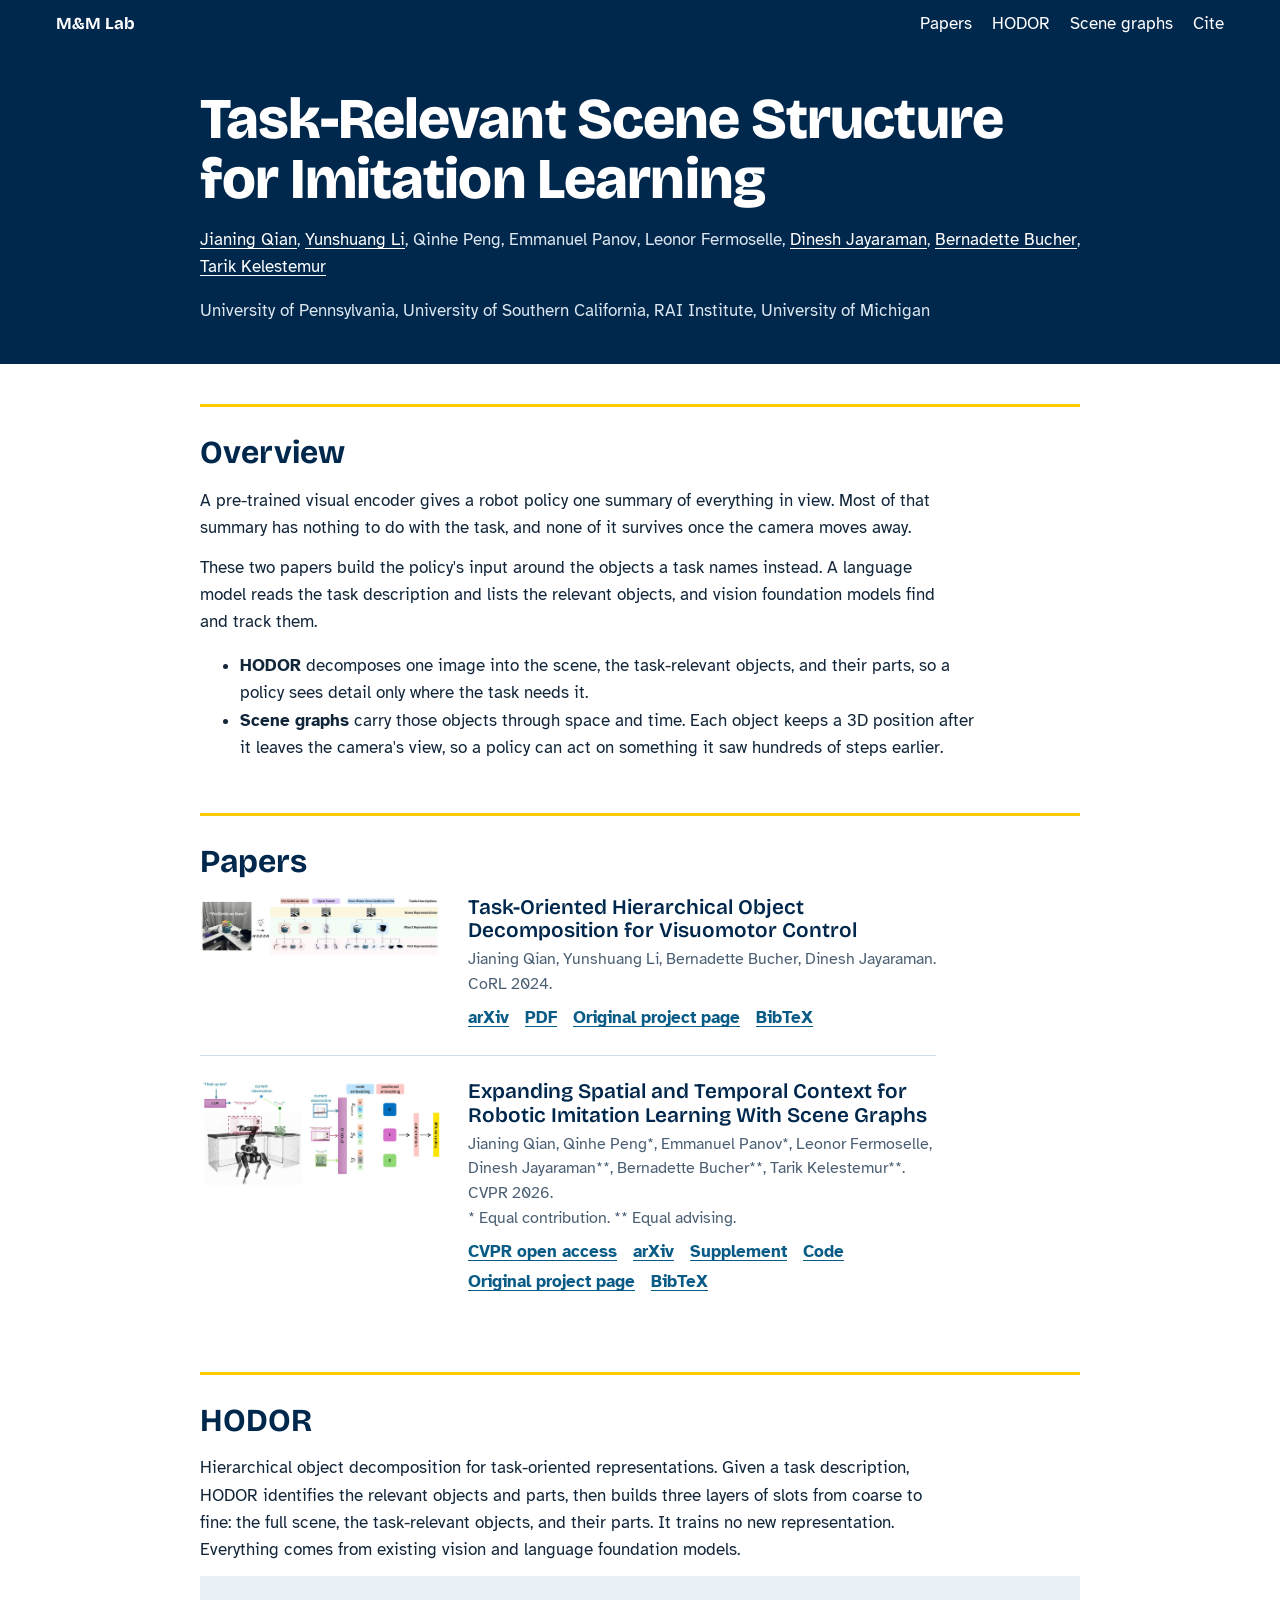
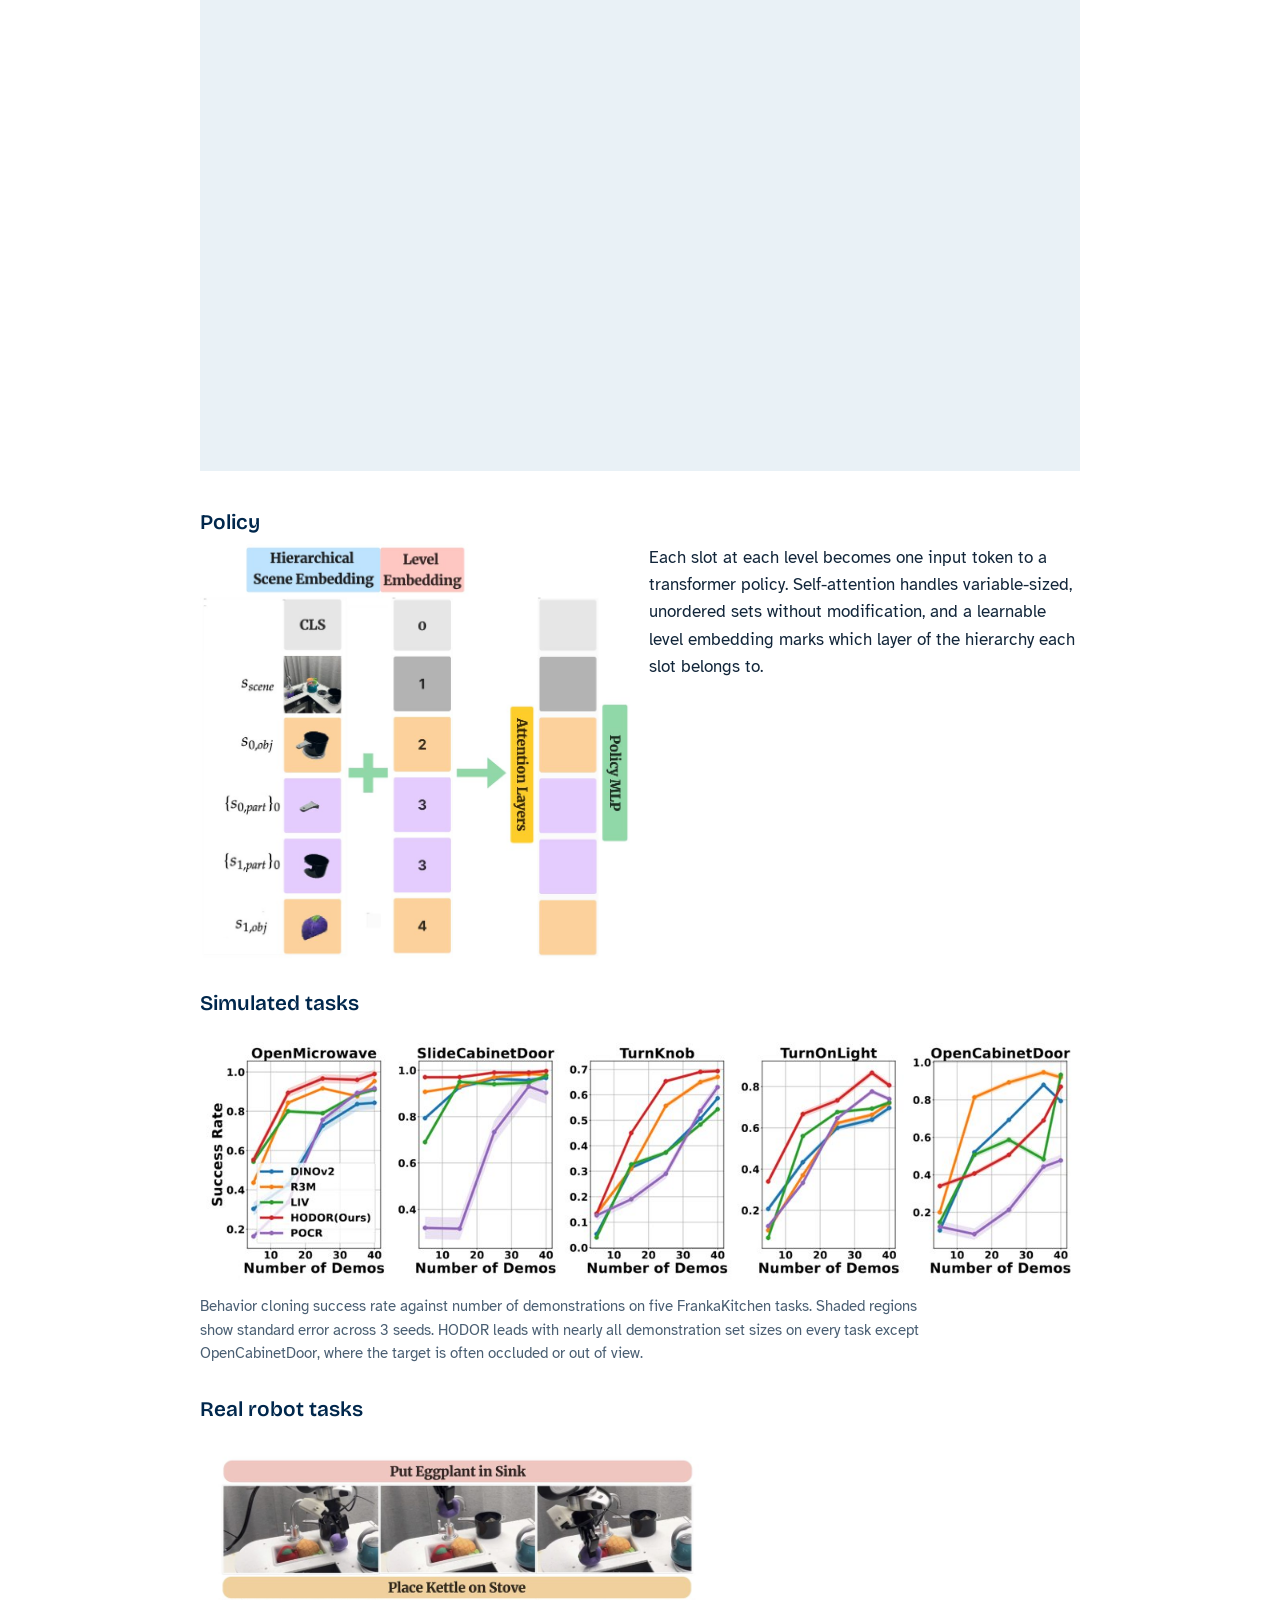
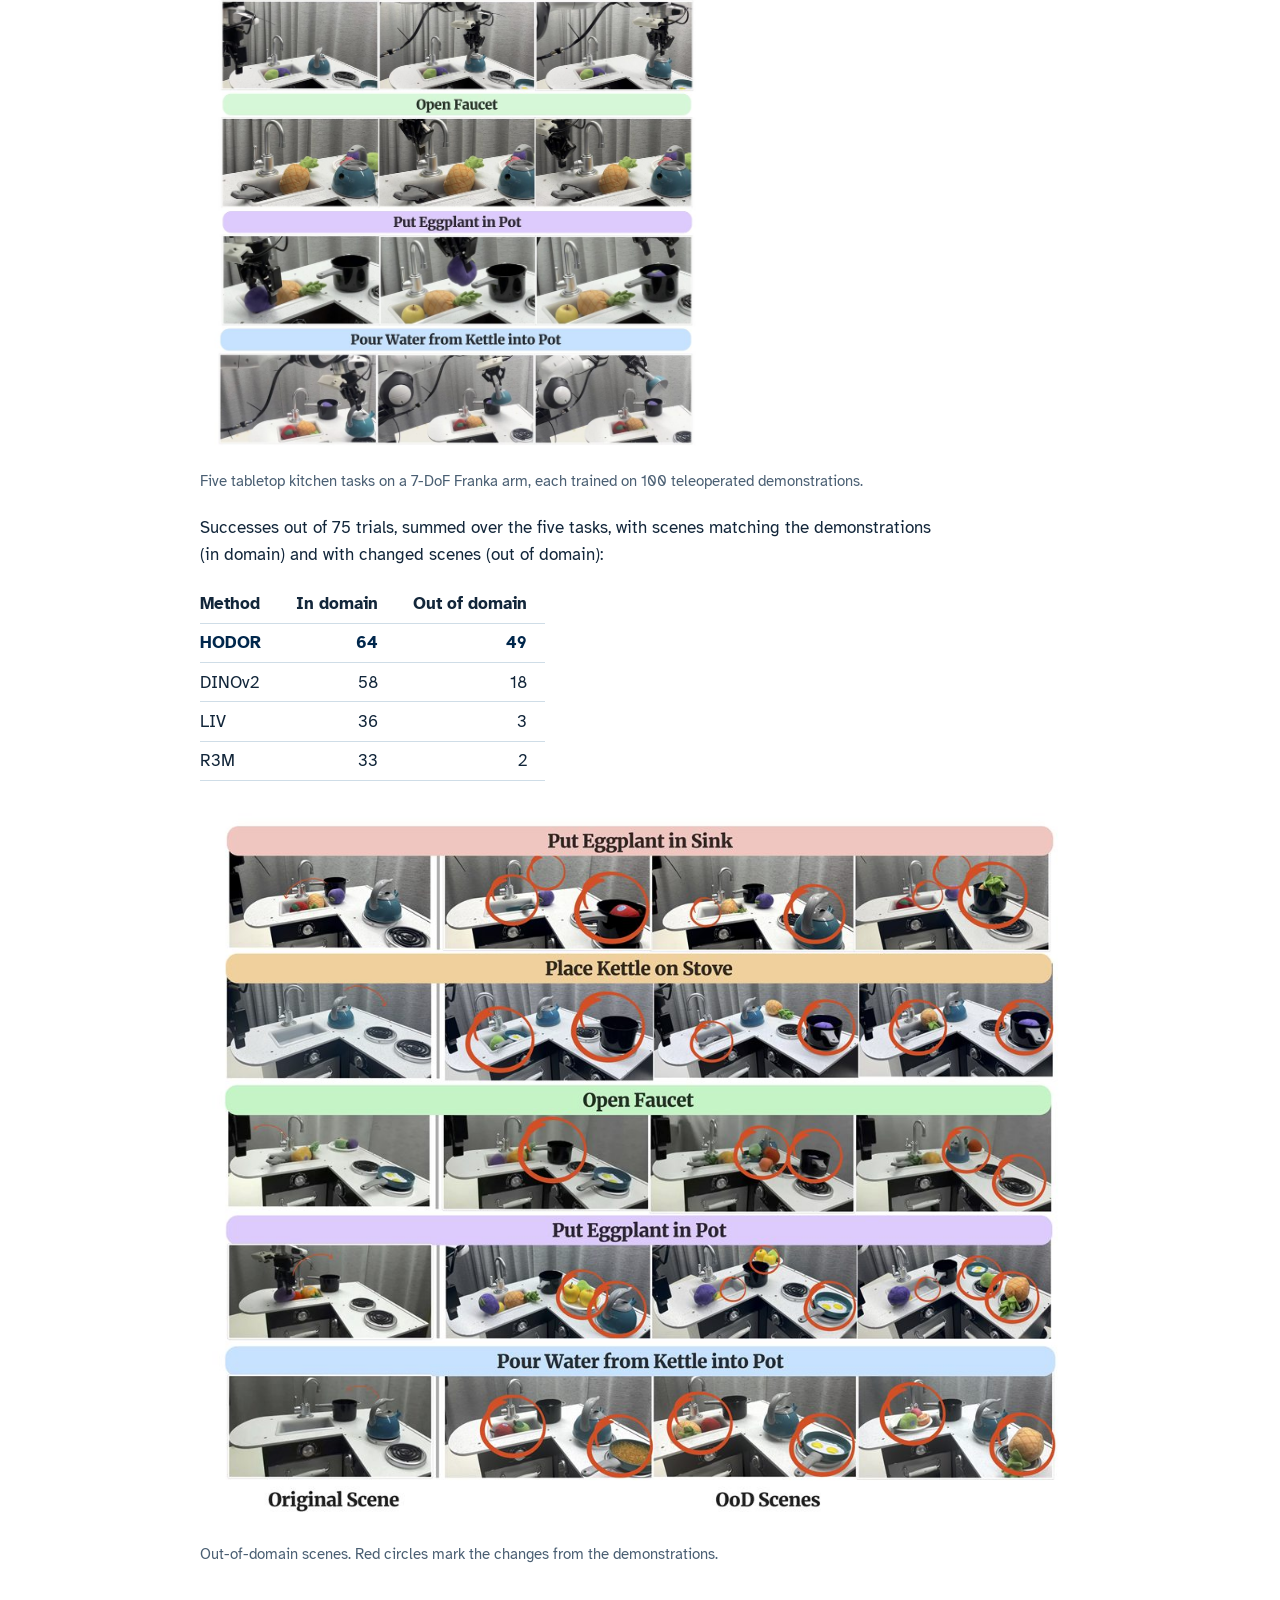
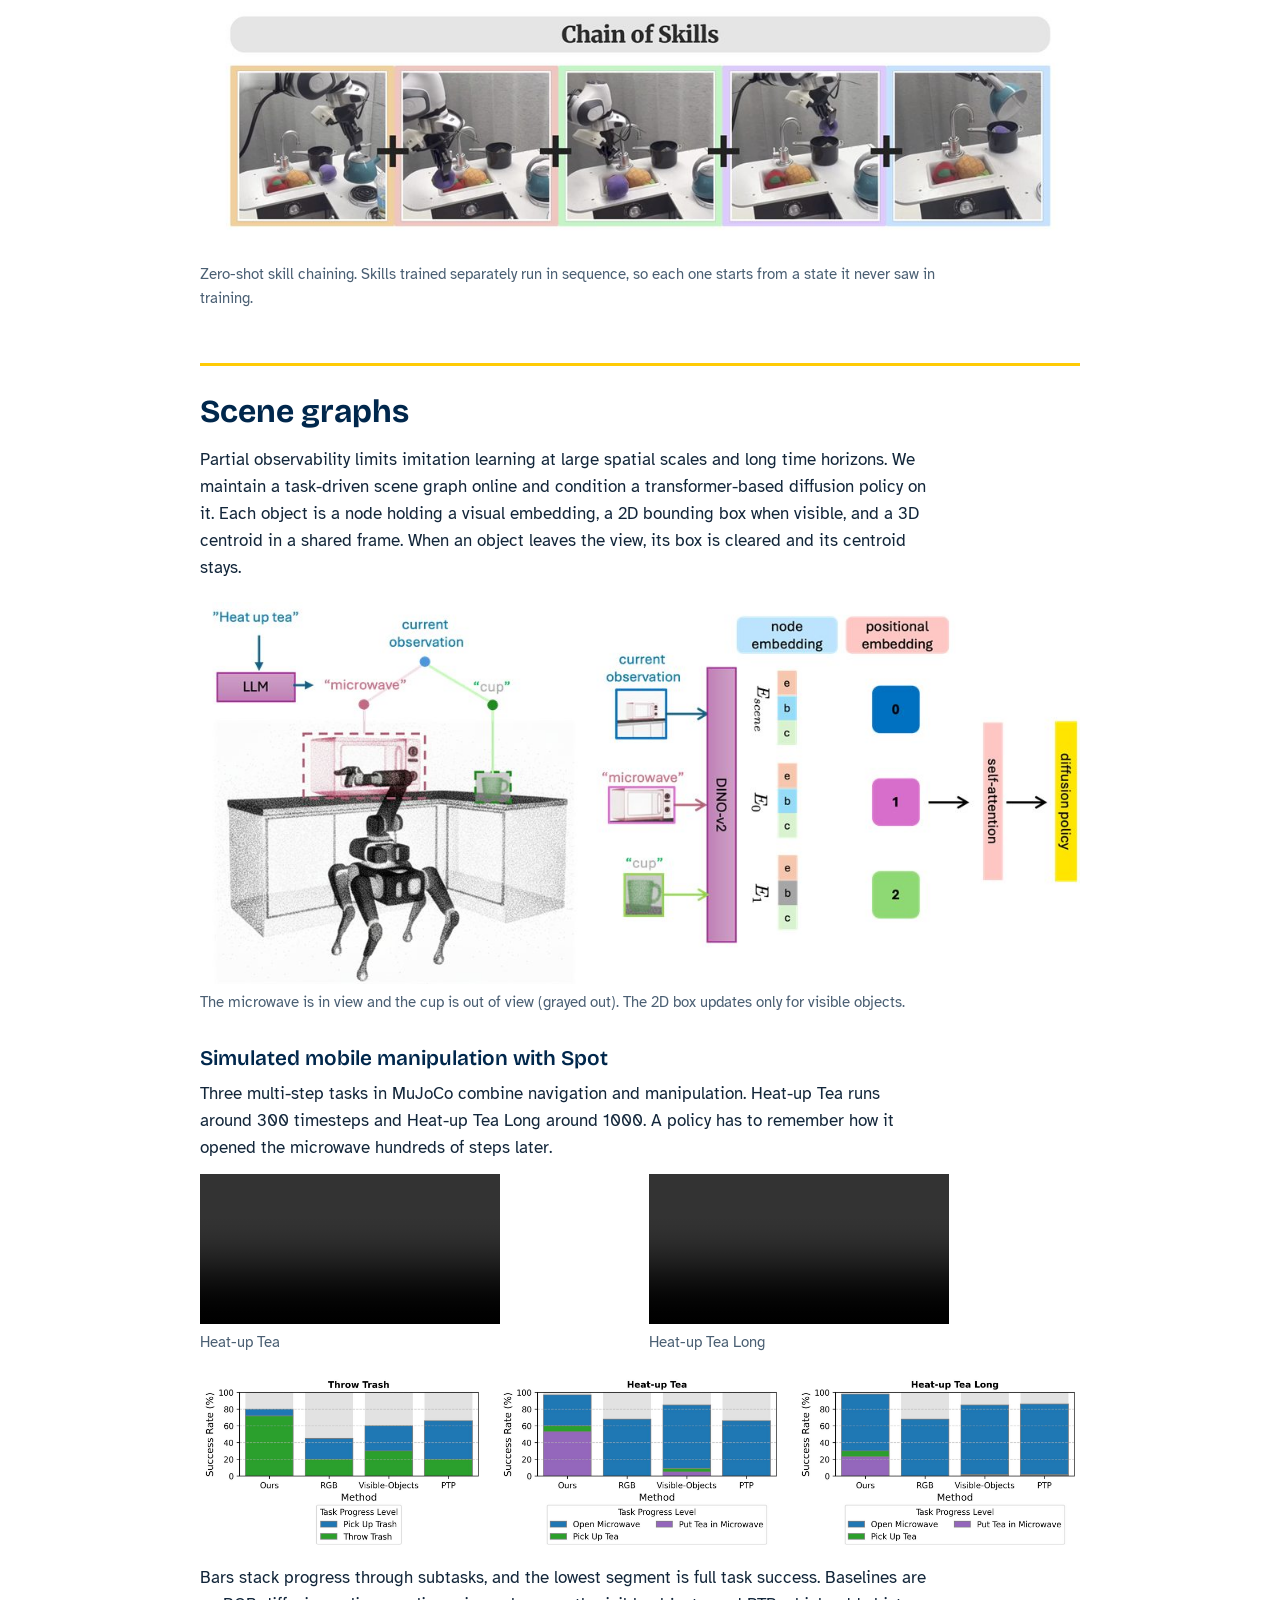
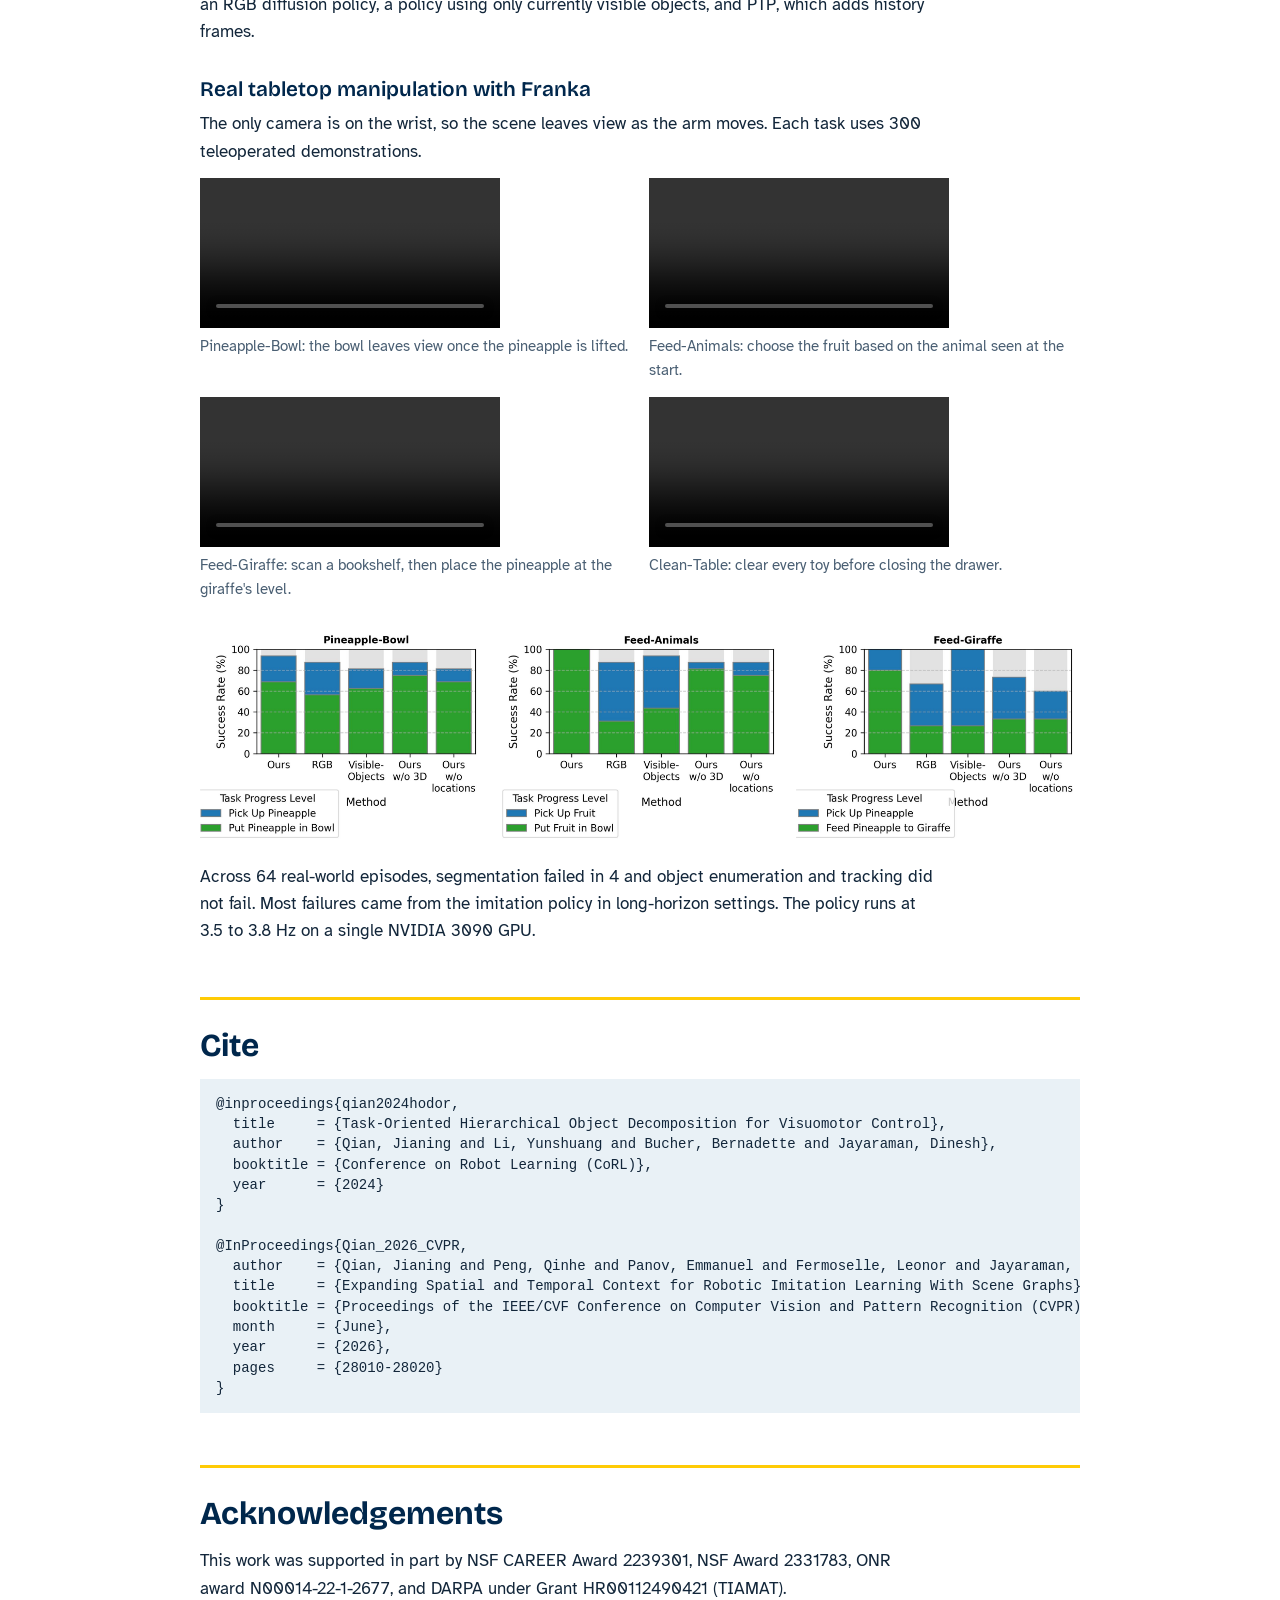
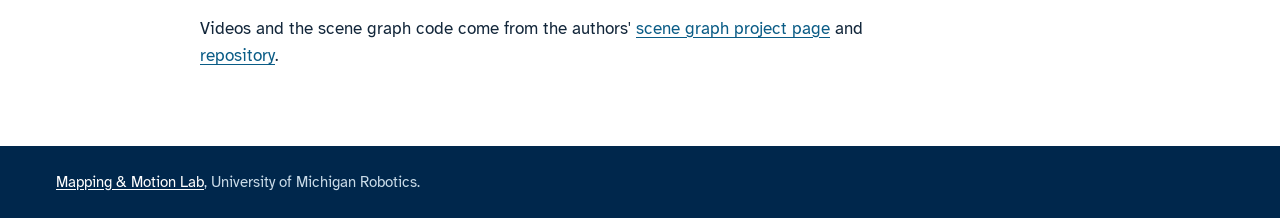
==== scene-structure-il/index.html @ 8ba5c7c1 "Replace redirect with new Mapping & Motion Lab site Plain HTML site with new research views, simulat" ====
<!doctype html>
<html lang="en">
<head>
  <meta charset="utf-8">
  <meta name="viewport" content="width=device-width, initial-scale=1">
  <title>Task-Relevant Scene Structure for Imitation Learning</title>
  <meta name="description" content="Project site for HODOR (CoRL 2024) and Expanding Spatial and Temporal Context for Robotic Imitation Learning With Scene Graphs (CVPR 2026).">
  <meta property="og:title" content="Task-Relevant Scene Structure for Imitation Learning">
  <meta property="og:description" content="HODOR (CoRL 2024) and scene graphs for imitation learning (CVPR 2026).">
  <meta property="og:image" content="https://m-and-m-lab.github.io/scene-structure-il/assets/s_main_figure.jpg">
  <link rel="icon" href="../assets/logo.jpg">
  <link rel="preconnect" href="https://fonts.googleapis.com">
  <link rel="preconnect" href="https://fonts.gstatic.com" crossorigin>
  <link rel="stylesheet" href="https://fonts.googleapis.com/css2?family=Atkinson+Hyperlegible:wght@400;700&family=Bricolage+Grotesque:opsz,wght@12..96,600;12..96,700;12..96,800&display=swap">
  <link rel="stylesheet" href="../assets/site.css">
  <script type="application/ld+json">
  [{
    "@context": "https://schema.org", "@type": "ScholarlyArticle",
    "headline": "Task-Oriented Hierarchical Object Decomposition for Visuomotor Control",
    "author": ["Jianing Qian", "Yunshuang Li", "Bernadette Bucher", "Dinesh Jayaraman"],
    "datePublished": "2024", "isPartOf": "Conference on Robot Learning",
    "url": "https://arxiv.org/abs/2411.01284"
  }, {
    "@context": "https://schema.org", "@type": "ScholarlyArticle",
    "headline": "Expanding Spatial and Temporal Context for Robotic Imitation Learning With Scene Graphs",
    "author": ["Jianing Qian", "Qinhe Peng", "Emmanuel Panov", "Leonor Fermoselle", "Dinesh Jayaraman", "Bernadette Bucher", "Tarik Kelestemur"],
    "datePublished": "2026", "isPartOf": "IEEE/CVF Conference on Computer Vision and Pattern Recognition",
    "url": "https://openaccess.thecvf.com/content/CVPR2026/html/Qian_Expanding_Spatial_and_Temporal_Context_for_Robotic_Imitation_Learning_With_CVPR_2026_paper.html"
  }]
  </script>
</head>
<body>

<header class="bar">
  <div class="bar-in">
    <a class="brand" href="../">M&amp;M Lab</a>
    <nav aria-label="Sections">
      <a href="#papers">Papers</a>
      <a href="#hodor">HODOR</a>
      <a href="#scene-graphs">Scene graphs</a>
      <a href="#cite">Cite</a>
    </nav>
  </div>
</header>

<section class="proj-head">
  <div>
    <h1>Task-Relevant Scene Structure for Imitation Learning</h1>
    <p><a href="https://scholar.google.com/citations?user=o67NTxYAAAAJ&amp;hl=en">Jianing Qian</a>, <a href="https://li-yunshuang.github.io/">Yunshuang Li</a>, Qinhe Peng, Emmanuel Panov, Leonor Fermoselle, <a href="https://www.seas.upenn.edu/~dineshj/">Dinesh Jayaraman</a>, <a href="https://bucherb.github.io/">Bernadette Bucher</a>, <a href="https://kelestemur.com/">Tarik Kelestemur</a></p>
    <p>University of Pennsylvania, University of Southern California, RAI Institute, University of Michigan</p>
  </div>
</section>

<main class="proj">

<h2>Overview</h2>
<p>A pre-trained visual encoder gives a robot policy one summary of everything in view. Most of that summary has nothing to do with the task, and none of it survives once the camera moves away.</p>
<p>These two papers build the policy's input around the objects a task names instead. A language model reads the task description and lists the relevant objects, and vision foundation models find and track them.</p>
<ul>
  <li><strong>HODOR</strong> decomposes one image into the scene, the task-relevant objects, and their parts, so a policy sees detail only where the task needs it.</li>
  <li><strong>Scene graphs</strong> carry those objects through space and time. Each object keeps a 3D position after it leaves the camera's view, so a policy can act on something it saw hundreds of steps earlier.</li>
</ul>

<h2 id="papers">Papers</h2>
<ul class="work">
  <li>
    <div class="thumb"><img src="assets/h_concept_figure.jpg" alt="HODOR turns an image into an object-centric, multi-resolution, task-specific representation"></div>
    <div>
      <h4>Task-Oriented Hierarchical Object Decomposition for Visuomotor Control</h4>
      <p class="by">Jianing Qian, Yunshuang Li, Bernadette Bucher, Dinesh Jayaraman. CoRL 2024.</p>
      <p class="links"><a href="https://arxiv.org/abs/2411.01284">arXiv</a><a href="https://arxiv.org/pdf/2411.01284">PDF</a><a href="https://sites.google.com/view/hodor-corl24">Original project page</a><a href="#cite">BibTeX</a></p>
    </div>
  </li>
  <li>
    <div class="thumb"><img src="assets/s_main_figure.jpg" alt="A scene graph tracking a microwave in view and a cup out of view"></div>
    <div>
      <h4>Expanding Spatial and Temporal Context for Robotic Imitation Learning With Scene Graphs</h4>
      <p class="by">Jianing Qian, Qinhe Peng*, Emmanuel Panov*, Leonor Fermoselle, Dinesh Jayaraman**, Bernadette Bucher**, Tarik Kelestemur**. CVPR 2026.<br>* Equal contribution. ** Equal advising.</p>
      <p class="links"><a href="https://openaccess.thecvf.com/content/CVPR2026/html/Qian_Expanding_Spatial_and_Temporal_Context_for_Robotic_Imitation_Learning_With_CVPR_2026_paper.html">CVPR open access</a><a href="https://arxiv.org/abs/2606.01072">arXiv</a><a href="https://openaccess.thecvf.com/content/CVPR2026/supplemental/Qian_Expanding_Spatial_and_CVPR_2026_supplemental.pdf">Supplement</a><a href="https://github.com/jianingq/scene-graph-robot">Code</a><a href="https://pengqinhe.github.io/Scene-Graph-CVPR2026-website/">Original project page</a><a href="#cite">BibTeX</a></p>
    </div>
  </li>
</ul>

<h2 id="hodor">HODOR</h2>
<p>Hierarchical object decomposition for task-oriented representations. Given a task description, HODOR identifies the relevant objects and parts, then builds three layers of slots from coarse to fine: the full scene, the task-relevant objects, and their parts. It trains no new representation. Everything comes from existing vision and language foundation models.</p>
<iframe class="embed" src="https://drive.google.com/file/d/1Ixt3LBgxuSdp3g5lp2VNskAuaTH6Vc-Z/preview" title="HODOR one-minute overview video" allow="autoplay" loading="lazy" allowfullscreen></iframe>

<h3>Policy</h3>
<div class="duo">
  <figure>
    <img src="assets/h_method.jpg" alt="HODOR policy architecture" loading="lazy">
  </figure>
  <p>Each slot at each level becomes one input token to a transformer policy. Self-attention handles variable-sized, unordered sets without modification, and a learnable level embedding marks which layer of the hierarchy each slot belongs to.</p>
</div>

<h3>Simulated tasks</h3>
<figure>
  <img src="assets/h_kitchen.jpg" alt="Success rate against number of demonstrations on five FrankaKitchen tasks" loading="lazy">
  <figcaption>Behavior cloning success rate against number of demonstrations on five FrankaKitchen tasks. Shaded regions show standard error across 3 seeds. HODOR leads with nearly all demonstration set sizes on every task except OpenCabinetDoor, where the target is often occluded or out of view.</figcaption>
</figure>

<h3>Real robot tasks</h3>
<figure>
  <img src="assets/h_Task_visualization.jpg" alt="The five real kitchen tasks" loading="lazy" style="max-width:32rem">
  <figcaption>Five tabletop kitchen tasks on a 7-DoF Franka arm, each trained on 100 teleoperated demonstrations.</figcaption>
</figure>
<p>Successes out of 75 trials, summed over the five tasks, with scenes matching the demonstrations (in domain) and with changed scenes (out of domain):</p>
<table class="score">
  <thead><tr><th scope="col">Method</th><th scope="col">In domain</th><th scope="col">Out of domain</th></tr></thead>
  <tbody>
    <tr class="us"><td>HODOR</td><td>64</td><td>49</td></tr>
    <tr><td>DINOv2</td><td>58</td><td>18</td></tr>
    <tr><td>LIV</td><td>36</td><td>3</td></tr>
    <tr><td>R3M</td><td>33</td><td>2</td></tr>
  </tbody>
</table>
<figure>
  <img src="assets/h_OOD_visualization.jpg" alt="Out-of-domain scene changes marked with red circles" loading="lazy">
  <figcaption>Out-of-domain scenes. Red circles mark the changes from the demonstrations.</figcaption>
</figure>
<figure>
  <img src="assets/h_chain_of_skill.jpg" alt="Five skills run in sequence" loading="lazy">
  <figcaption>Zero-shot skill chaining. Skills trained separately run in sequence, so each one starts from a state it never saw in training.</figcaption>
</figure>

<h2 id="scene-graphs">Scene graphs</h2>
<p>Partial observability limits imitation learning at large spatial scales and long time horizons. We maintain a task-driven scene graph online and condition a transformer-based diffusion policy on it. Each object is a node holding a visual embedding, a 2D bounding box when visible, and a 3D centroid in a shared frame. When an object leaves the view, its box is cleared and its centroid stays.</p>
<figure>
  <img src="assets/s_main_figure.jpg" alt="Scene graph construction and policy conditioning" loading="lazy">
  <figcaption>The microwave is in view and the cup is out of view (grayed out). The 2D box updates only for visible objects.</figcaption>
</figure>

<h3>Simulated mobile manipulation with Spot</h3>
<p>Three multi-step tasks in MuJoCo combine navigation and manipulation. Heat-up Tea runs around 300 timesteps and Heat-up Tea Long around 1000. A policy has to remember how it opened the microwave hundreds of steps later.</p>
<div class="duo">
  <figure><video controls muted playsinline preload="metadata" src="assets/videos/sim-heat-tea.mp4#t=0.5"></video><figcaption>Heat-up Tea</figcaption></figure>
  <figure><video controls muted playsinline preload="metadata" src="assets/videos/sim-heat-tea-long.mp4#t=0.5"></video><figcaption>Heat-up Tea Long</figcaption></figure>
</div>
<div class="trio" style="margin-top:1.25rem">
  <figure><img src="assets/s_sim_task_1.jpg" alt="Throw Trash success rates" loading="lazy"></figure>
  <figure><img src="assets/s_sim_task_2.jpg" alt="Heat-up Tea success rates" loading="lazy"></figure>
  <figure><img src="assets/s_sim_task_3.jpg" alt="Heat-up Tea Long success rates" loading="lazy"></figure>
</div>
<p style="margin-top:.9rem">Bars stack progress through subtasks, and the lowest segment is full task success. Baselines are an RGB diffusion policy, a policy using only currently visible objects, and PTP, which adds history frames.</p>

<h3>Real tabletop manipulation with Franka</h3>
<p>The only camera is on the wrist, so the scene leaves view as the arm moves. Each task uses 300 teleoperated demonstrations.</p>
<div class="duo">
  <figure><video controls muted playsinline preload="metadata" src="assets/videos/real-pineapple-bowl.mp4#t=0.5"></video><figcaption>Pineapple-Bowl: the bowl leaves view once the pineapple is lifted.</figcaption></figure>
  <figure><video controls muted playsinline preload="metadata" src="assets/videos/real-feed-animals.mp4#t=0.5"></video><figcaption>Feed-Animals: choose the fruit based on the animal seen at the start.</figcaption></figure>
  <figure><video controls muted playsinline preload="metadata" src="assets/videos/real-feed-giraffe.mp4#t=0.5"></video><figcaption>Feed-Giraffe: scan a bookshelf, then place the pineapple at the giraffe's level.</figcaption></figure>
  <figure><video controls muted playsinline preload="metadata" src="assets/videos/real-clean-table.mp4#t=0.5"></video><figcaption>Clean-Table: clear every toy before closing the drawer.</figcaption></figure>
</div>
<div class="trio" style="margin-top:1.25rem">
  <figure><img src="assets/s_real_task1.jpg" alt="Pineapple-Bowl success rates" loading="lazy"></figure>
  <figure><img src="assets/s_real_task2.jpg" alt="Feed-Animals success rates" loading="lazy"></figure>
  <figure><img src="assets/s_real_task3.jpg" alt="Feed-Giraffe success rates" loading="lazy"></figure>
</div>
<p style="margin-top:.9rem">Across 64 real-world episodes, segmentation failed in 4 and object enumeration and tracking did not fail. Most failures came from the imitation policy in long-horizon settings. The policy runs at 3.5 to 3.8 Hz on a single NVIDIA 3090 GPU.</p>

<h2 id="cite">Cite</h2>
<pre>@inproceedings{qian2024hodor,
  title     = {Task-Oriented Hierarchical Object Decomposition for Visuomotor Control},
  author    = {Qian, Jianing and Li, Yunshuang and Bucher, Bernadette and Jayaraman, Dinesh},
  booktitle = {Conference on Robot Learning (CoRL)},
  year      = {2024}
}

@InProceedings{Qian_2026_CVPR,
  author    = {Qian, Jianing and Peng, Qinhe and Panov, Emmanuel and Fermoselle, Leonor and Jayaraman, Dinesh and Bucher, Bernadette and Kelestemur, Tarik},
  title     = {Expanding Spatial and Temporal Context for Robotic Imitation Learning With Scene Graphs},
  booktitle = {Proceedings of the IEEE/CVF Conference on Computer Vision and Pattern Recognition (CVPR)},
  month     = {June},
  year      = {2026},
  pages     = {28010-28020}
}</pre>

<h2>Acknowledgements</h2>
<p>This work was supported in part by NSF CAREER Award 2239301, NSF Award 2331783, ONR award N00014-22-1-2677, and DARPA under Grant HR00112490421 (TIAMAT).</p>
<p>Videos and the scene graph code come from the authors' <a href="https://pengqinhe.github.io/Scene-Graph-CVPR2026-website/">scene graph project page</a> and <a href="https://github.com/jianingq/scene-graph-robot">repository</a>.</p>

</main>

<footer>
  <div><a href="../">Mapping &amp; Motion Lab</a>, University of Michigan Robotics.</div>
</footer>

</body>
</html>
---- assets/site.css ----
/* Mapping & Motion Lab. Colours come from the lab logo and U-M blue and maize. */
:root {
  --blue: #00274c;
  --blue-2: #0c3a63;
  --maize: #ffcb05;
  --sky: #2b9cc4;
  --mist: #e9f1f6;
  --ink: #12263a;
  --ink-soft: #4a5f73;
  --rule: #cfdde7;
  --display: "Bricolage Grotesque", "Segoe UI", sans-serif;
  --body: "Atkinson Hyperlegible", "Segoe UI", sans-serif;
  --rail: 11rem;
}
* { box-sizing: border-box; }
html { scroll-behavior: smooth; scroll-padding-top: 4.5rem; }
body { margin: 0; color: var(--ink); background: #fff; font: 400 1.0625rem/1.6 var(--body); }
img, video { display: block; max-width: 100%; height: auto; }
a { color: #0a5c86; text-underline-offset: 0.15em; }
a:hover { color: var(--blue); }
:focus-visible { outline: 3px solid var(--sky); outline-offset: 2px; }
h1, h2, h3, h4 { font-family: var(--display); color: var(--blue); line-height: 1.12; margin: 0; }
p { margin: 0 0 0.8rem; }

/* Top bar */
.bar { position: sticky; top: 0; z-index: 5; background: var(--blue); color: #fff; }
.bar-in { max-width: 76rem; margin: 0 auto; padding: 0.6rem 1.5rem; display: flex; gap: 1.5rem; align-items: center; justify-content: space-between; flex-wrap: wrap; }
.bar a { color: #fff; text-decoration: none; }
.bar a:hover { color: var(--maize); }
.brand { font: 700 1.05rem var(--display); }
.bar nav { display: flex; gap: 1.25rem; flex-wrap: wrap; }

/* Hero: lab name over the live manifold in deep space */
.hero { position: relative; overflow: hidden; color: #fff; background: radial-gradient(60rem 34rem at 72% 45%, #0b2a63 0%, #04173a 48%, #020d24 100%); }
.manifold { position: absolute; inset: 0; width: 100%; height: 100%; }
.hero-in { position: relative; max-width: 76rem; margin: 0 auto; padding: 6.5rem 1.5rem 7rem; min-height: 37rem; pointer-events: none; }
.hero-in a { pointer-events: auto; }
.hero h1 { max-width: 7.2em; color: #fff; font-size: clamp(2.9rem, 6.4vw, 5.2rem); font-weight: 800; letter-spacing: -0.02em; line-height: 0.98; }
.hero p { max-width: 26rem; margin-top: 1.25rem; font-size: 1.15rem; }
.hero .where { color: var(--maize); font-weight: 700; margin-top: 1rem; }
.hero a { color: #fff; }

/* Sections: heading in a left rail, content to the right */
.sec { max-width: 76rem; margin: 0 auto; padding: 3.5rem 1.5rem; display: grid; grid-template-columns: var(--rail) minmax(0, 1fr); gap: 2.5rem; border-top: 1px solid var(--rule); }
.sec:first-of-type { border-top: 0; }
.sec > h2 { font-size: 1.7rem; font-weight: 700; position: sticky; top: 4.5rem; align-self: start; }
.lede { max-width: 46rem; color: var(--ink-soft); }

/* View toggle for the research list */
.views { display: inline-flex; flex-wrap: wrap; margin-bottom: 0.75rem; border: 2px solid var(--blue); background: #fff; }
.views button { padding: 0.5rem 1.1rem; border: 0; background: #fff; color: var(--blue); font: 700 1rem var(--body); cursor: pointer; }
.views button + button { border-left: 2px solid var(--blue); }
.views button:hover { background: var(--mist); }
.views button[aria-pressed="true"] { background: var(--blue); color: #fff; }
.view-note { max-width: 46rem; color: var(--ink-soft); }
.view-note:empty { display: none; }

/* Paper rows */
.work { list-style: none; margin: 0; padding: 0; }
.work li { display: grid; grid-template-columns: 15rem minmax(0, 1fr); gap: 1.75rem; padding: 1.5rem 0; border-top: 1px solid var(--rule); }
.work li:first-child { border-top: 0; padding-top: 0; }
.work .thumb { background: #fff; align-self: start; }
.work .thumb img { width: 100%; max-height: 10.5rem; object-fit: contain; }
.area + .area { margin-top: 3rem; }
.area > h3 { font-size: 1.45rem; font-weight: 700; margin-bottom: 1.25rem; padding-bottom: 0.4rem; border-bottom: 3px solid var(--maize); }
.work h4 { font-size: 1.3rem; font-weight: 600; line-height: 1.12; margin: 0 0 0.3rem; }
.work h4 a { color: inherit; text-decoration: none; }
.work h4 a:hover { text-decoration: underline; }
.status { display: inline-block; margin-bottom: 0.45rem; padding: 0.05rem 0.5rem; font-size: 0.875rem; font-weight: 700; color: var(--blue); background: var(--mist); }
.status.ws { background: var(--maize); }
.status.pub { background: var(--blue); color: #fff; }
.by { color: var(--ink-soft); font-size: 0.97rem; margin-bottom: 0.45rem; }
.links { display: flex; flex-wrap: wrap; gap: 0.2rem 1rem; font-weight: 700; margin: 0; }

/* Software */
.soft { width: 100%; border-collapse: collapse; }
.soft th, .soft td { text-align: left; vertical-align: top; padding: 0.9rem 1.25rem 0.9rem 0; border-top: 1px solid var(--rule); }
.soft tr:first-child th, .soft tr:first-child td { border-top: 0; }
.soft th { font: 600 1.2rem var(--display); color: var(--blue); white-space: nowrap; }
.soft td:last-child { white-space: nowrap; padding-right: 0; font-weight: 700; }
.soft td:last-child a + a { margin-left: 0.8rem; }

/* People */
.lead-person { display: grid; grid-template-columns: 13rem minmax(0, 1fr); gap: 1.75rem; margin-bottom: 2.5rem; }
.lead-person img { width: 100%; aspect-ratio: 1; object-fit: cover; object-position: 50% 20%; }
.people h3 { font-size: 1.3rem; font-weight: 600; margin-bottom: 1rem; }
.people .group { margin-top: 2.5rem; }
.grid { list-style: none; margin: 0; padding: 0; display: grid; grid-template-columns: repeat(auto-fill, minmax(11.5rem, 1fr)); gap: 1.75rem 1.5rem; }
.grid img { width: 100%; aspect-ratio: 1; object-fit: cover; object-position: 50% 25%; margin-bottom: 0.55rem; }
.grid strong { display: block; font: 600 1.08rem var(--display); color: var(--blue); }
.grid span { display: block; font-size: 0.93rem; color: var(--ink-soft); line-height: 1.4; }
.grid .links { font-size: 0.93rem; margin-top: 0.3rem; gap: 0 0.7rem; }
.narrow { max-width: 13.5rem; }

/* Supporters */
.sponsors { list-style: none; margin: 1.5rem 0 0; padding: 0; display: flex; flex-wrap: wrap; align-items: center; gap: 1.75rem 2.5rem; }
.sponsors li { display: flex; align-items: center; gap: 0.6rem; }
.sponsors img { height: 3.1rem; width: auto; max-width: 9.5rem; object-fit: contain; }
.sponsors small { font-size: 0.95rem; color: var(--ink-soft); }

/* Contact */
.contact { background: var(--maize); }
.contact .sec { border-top: 0; }
.contact .sec > h2 { position: static; }
.contact p { max-width: 42rem; }
.button { display: inline-block; margin-top: 0.5rem; padding: 0.7rem 1.4rem; background: var(--blue); color: #fff; font: 700 1.1rem var(--body); text-decoration: none; }
.button:hover { background: var(--blue-2); color: var(--maize); }

footer { background: var(--blue); color: #c9dbe8; font-size: 0.95rem; }
footer div { max-width: 76rem; margin: 0 auto; padding: 1.5rem; }
footer a { color: #fff; }

/* Project pages */
.proj-head { background: var(--blue); color: #fff; }
.proj-head div { max-width: 58rem; margin: 0 auto; padding: 2.75rem 1.5rem 2.5rem; }
.proj-head h1 { color: #fff; font-size: clamp(2.2rem, 5vw, 3.6rem); font-weight: 800; letter-spacing: -0.015em; line-height: 1.04; }
.proj-head p { margin: 1rem 0 0; color: #dbe7f0; }
.proj-head a { color: #fff; }
.proj { max-width: 58rem; margin: 0 auto; padding: 2.5rem 1.5rem 4rem; }
.proj h2 { font-size: 2rem; font-weight: 700; margin: 3.25rem 0 1rem; padding-top: 1.75rem; border-top: 3px solid var(--maize); }
.proj > h2:first-child { margin-top: 0; }
.proj h3 { font-size: 1.3rem; font-weight: 600; margin: 2rem 0 0.6rem; }
.proj p, .proj li { max-width: 46rem; }
.proj figure { margin: 1.25rem 0; }
.proj figcaption { font-size: 0.93rem; color: var(--ink-soft); margin-top: 0.45rem; max-width: 46rem; }
.trio { display: grid; grid-template-columns: repeat(3, minmax(0, 1fr)); gap: 0.9rem; }
.duo { display: grid; grid-template-columns: repeat(2, minmax(0, 1fr)); gap: 0.9rem 1.1rem; }
.duo figure, .trio figure { margin: 0; }
.embed { width: 100%; aspect-ratio: 16 / 9; border: 0; background: var(--mist); }
.score { border-collapse: collapse; margin: 1rem 0; }
.score th, .score td { text-align: right; padding: 0.35rem 1.1rem; border-bottom: 1px solid var(--rule); }
.score th:first-child, .score td:first-child { text-align: left; padding-left: 0; }
.score tr.us td { font-weight: 700; color: var(--blue); }
details { margin-top: 0.6rem; }
summary { cursor: pointer; font-weight: 700; color: #0a5c86; }
pre { background: var(--mist); padding: 0.9rem 1rem; overflow-x: auto; font-size: 0.875rem; line-height: 1.45; }

@media (min-width: 60.01rem) {
  .views { position: sticky; top: 3.4rem; z-index: 3; }
}
@media (max-width: 60rem) {
  .hero-in { padding: 2.5rem 1.5rem 21rem; min-height: 0; }
  .sec { grid-template-columns: 1fr; gap: 1.25rem; padding: 2.5rem 1.5rem; }
  .sec > h2 { position: static; }
}
@media (max-width: 40rem) {
  .work li, .lead-person { grid-template-columns: 1fr; gap: 0.8rem; }
  .lead-person img { max-width: 13rem; }
  .work .thumb img { max-height: 12rem; object-position: left; }
  .soft, .soft tbody, .soft tr, .soft th, .soft td { display: block; }
  .soft th { padding-bottom: 0; }
  .soft td { border-top: 0; padding: 0.15rem 0; white-space: normal !important; }
  .soft tr { border-top: 1px solid var(--rule); padding: 0.7rem 0; }
  .soft tr:first-child { border-top: 0; }
  .soft tr th, .soft tr td { border-top: 0; }
  .trio, .duo { grid-template-columns: 1fr; }
}
@media (prefers-reduced-motion: reduce) { html { scroll-behavior: auto; } }
[hidden] { display: none !important; }
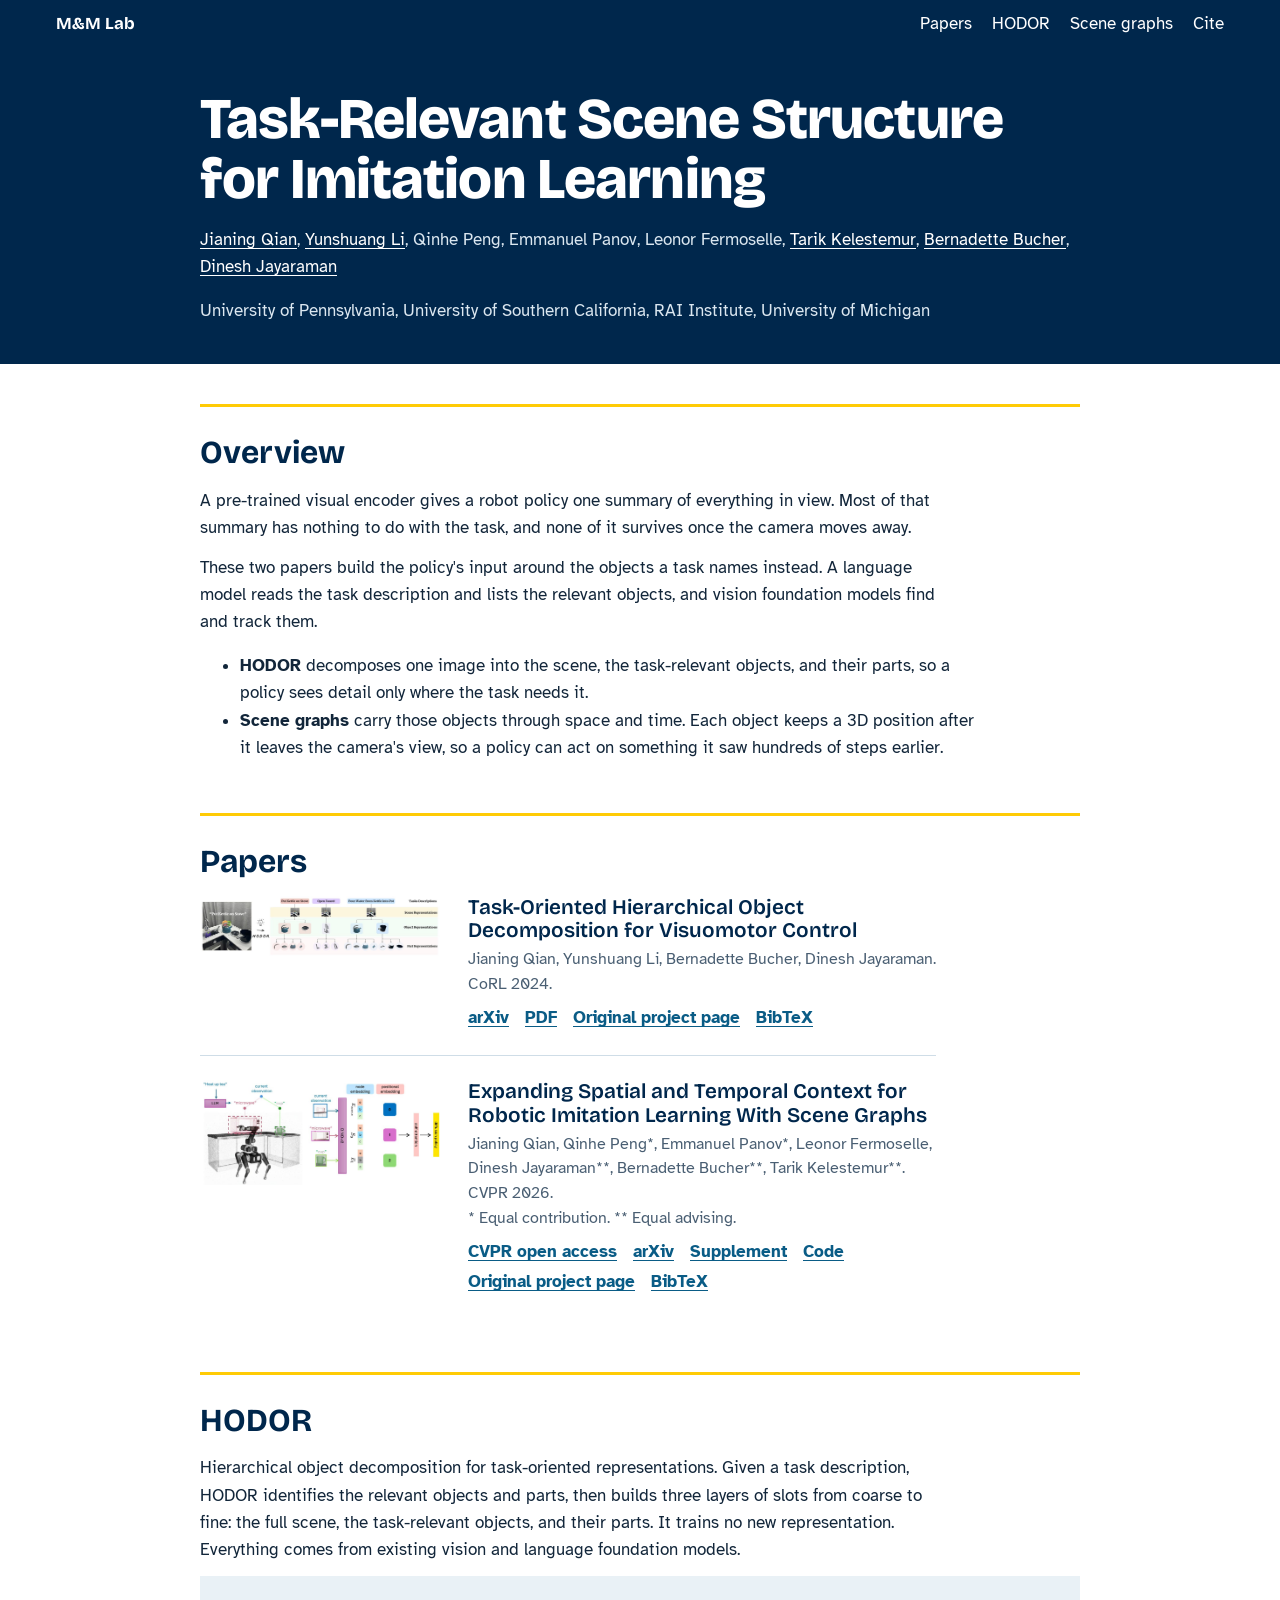
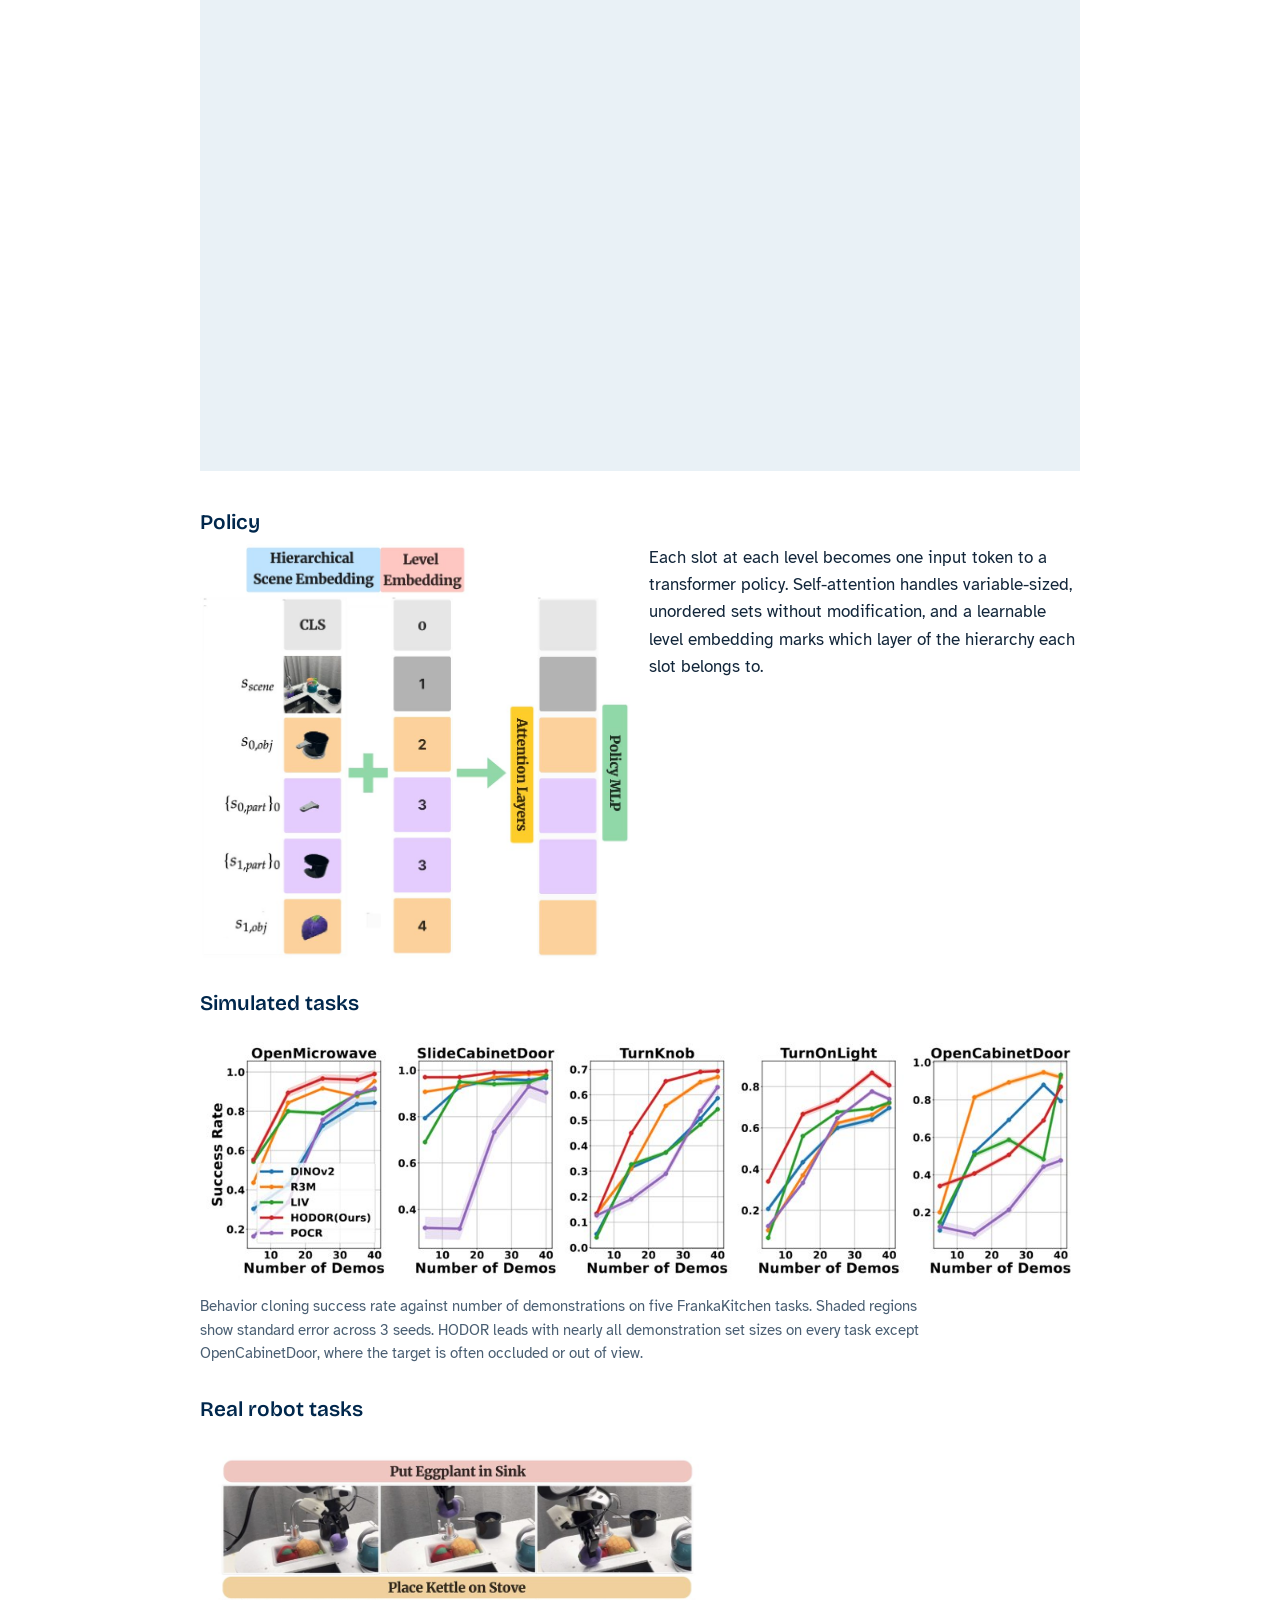
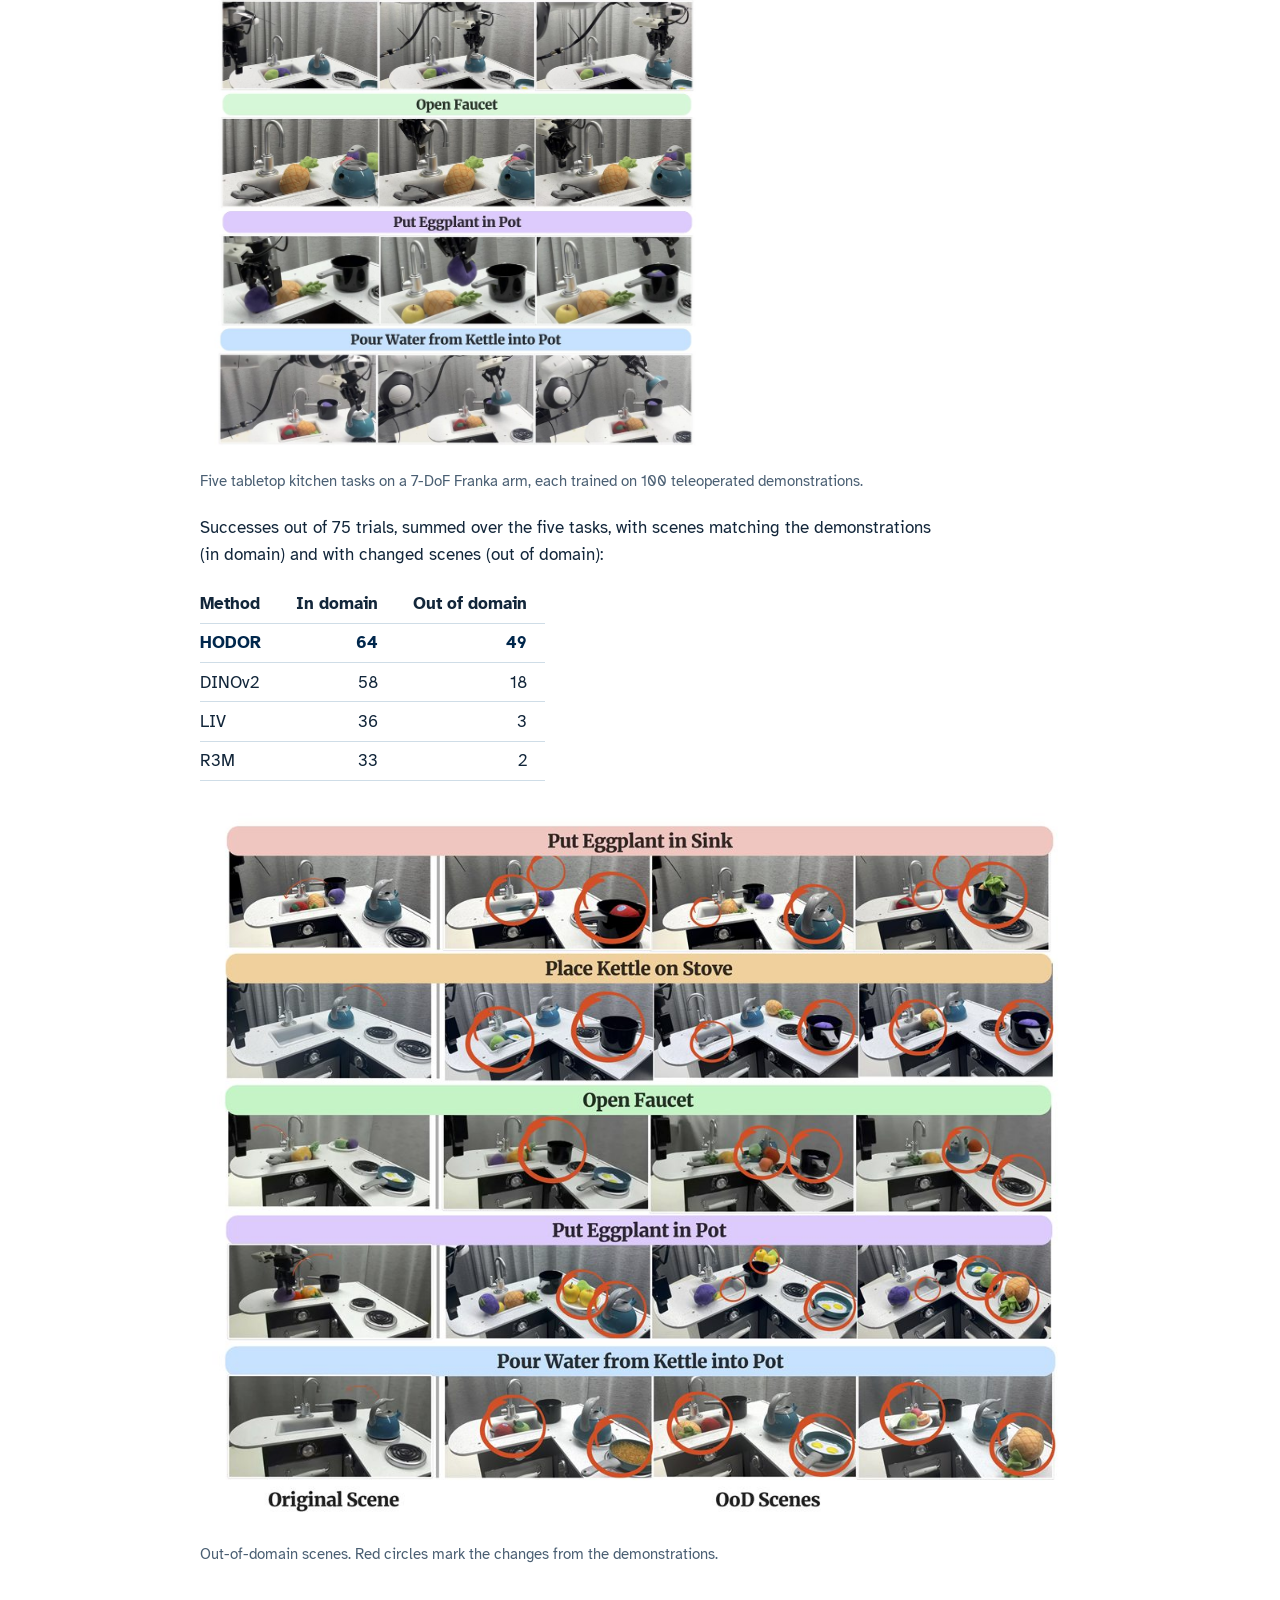
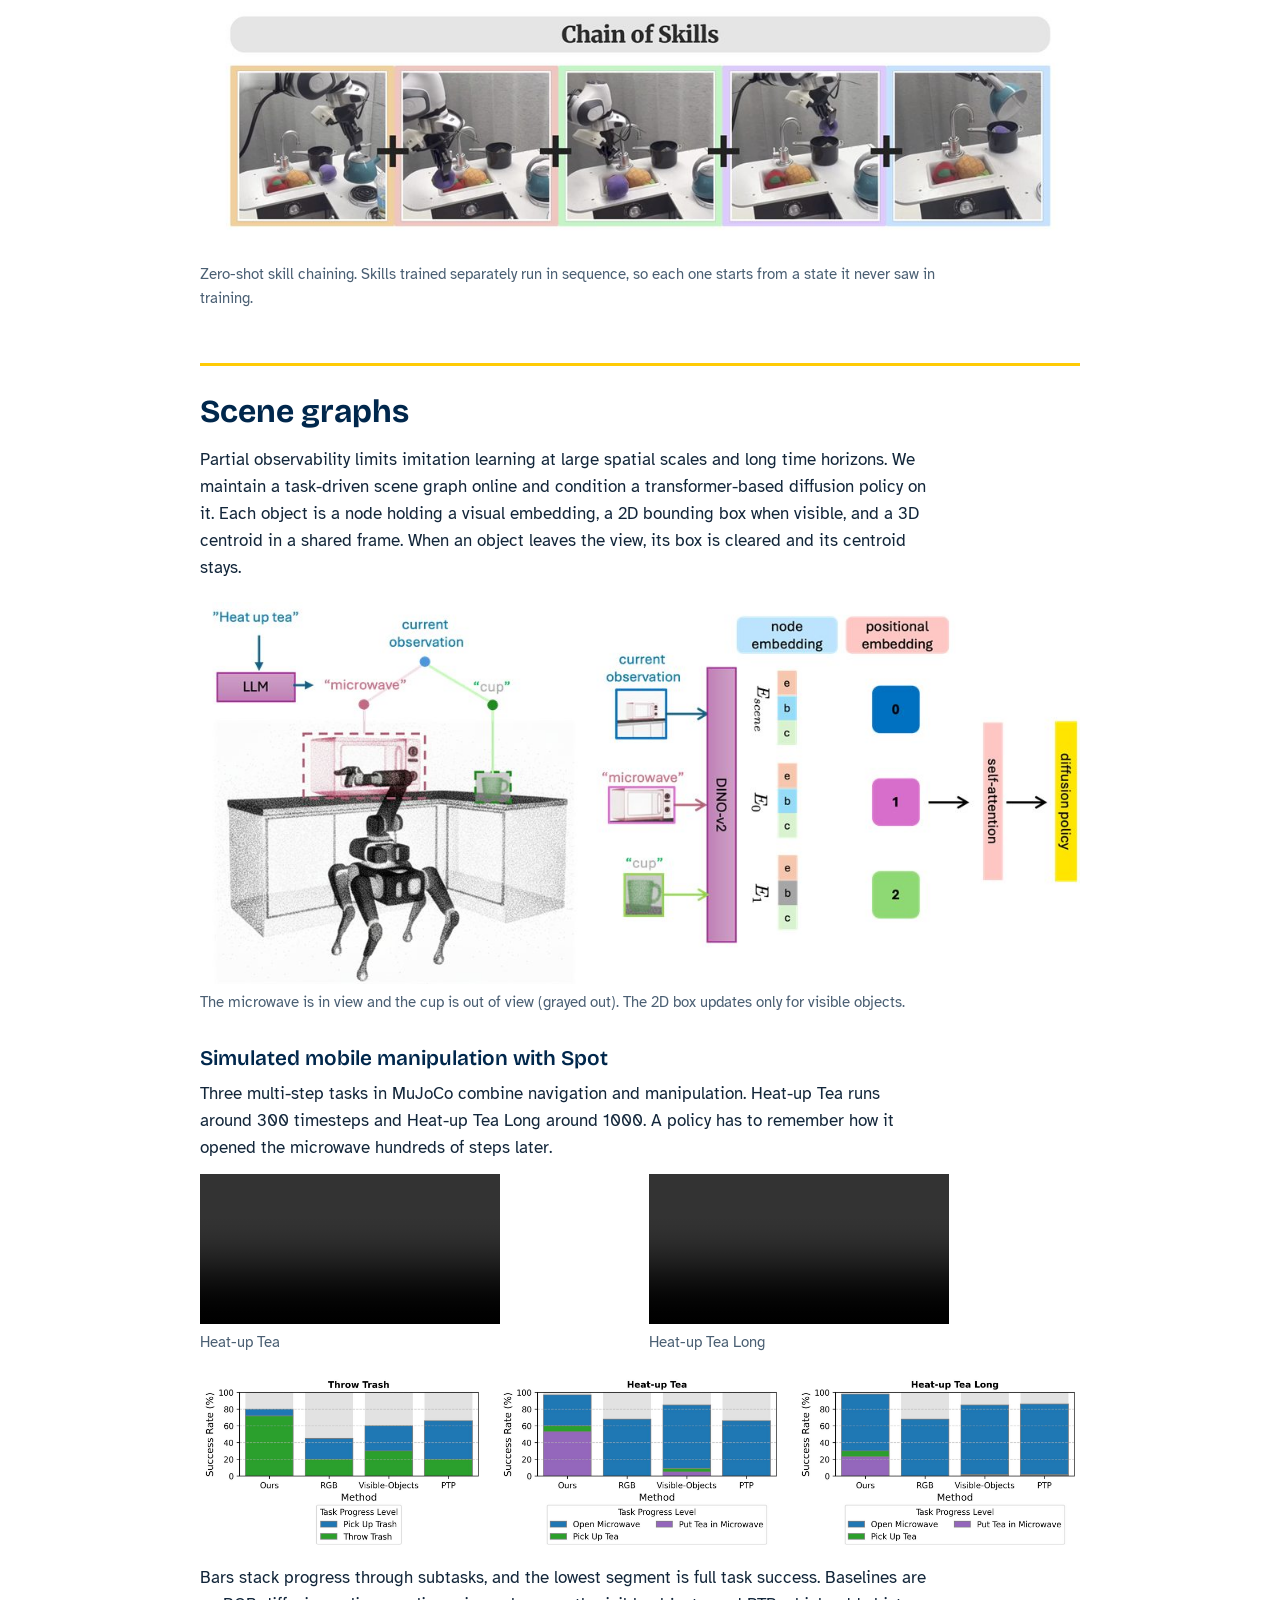
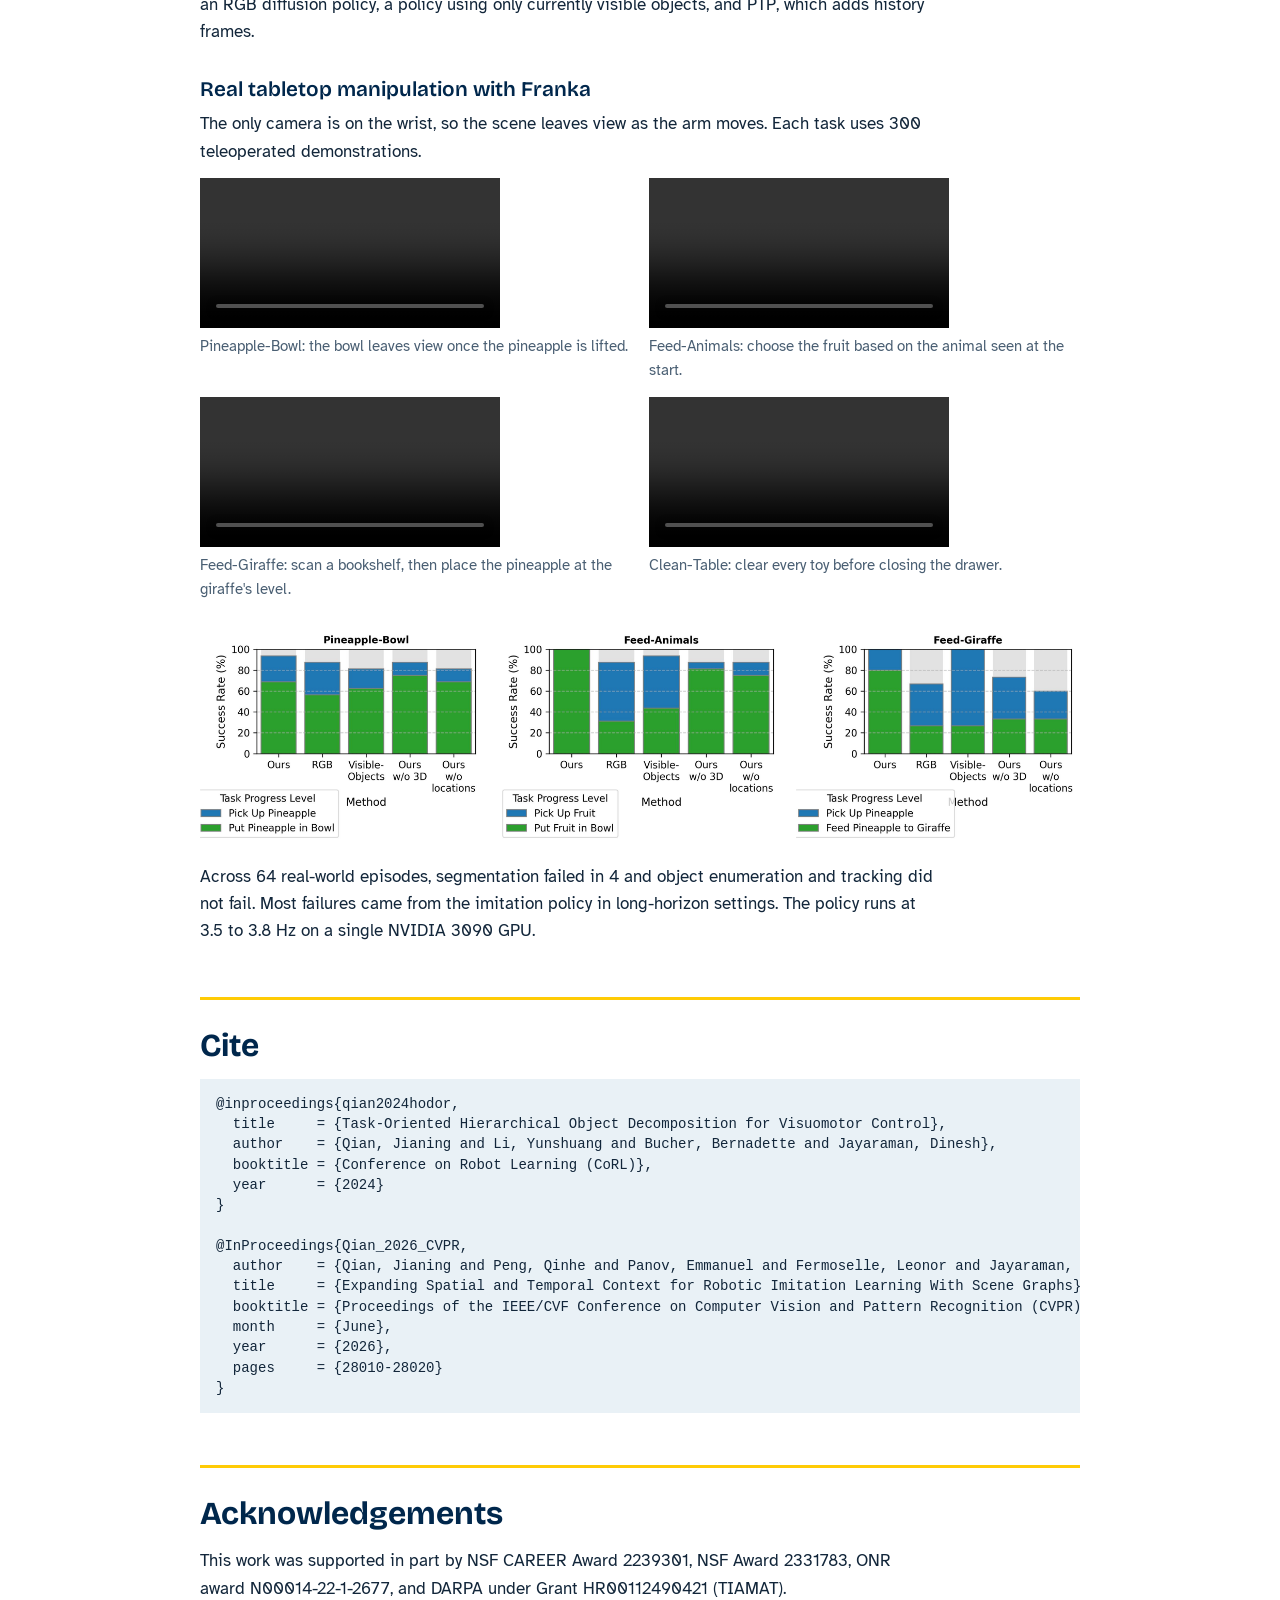
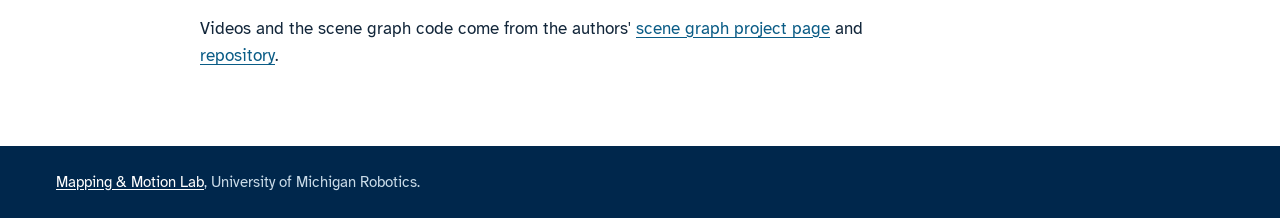
==== commit d00ee12c: "Reorder authors in project page header Co-Authored-By: Claude Opus 5.5 <noreply@anthropic.com>" ====
--- a/scene-structure-il/index.html
+++ b/scene-structure-il/index.html
@@ -46,7 +46,7 @@
 <section class="proj-head">
   <div>
     <h1>Task-Relevant Scene Structure for Imitation Learning</h1>
-    <p><a href="https://scholar.google.com/citations?user=o67NTxYAAAAJ&amp;hl=en">Jianing Qian</a>, <a href="https://li-yunshuang.github.io/">Yunshuang Li</a>, Qinhe Peng, Emmanuel Panov, Leonor Fermoselle, <a href="https://www.seas.upenn.edu/~dineshj/">Dinesh Jayaraman</a>, <a href="https://bucherb.github.io/">Bernadette Bucher</a>, <a href="https://kelestemur.com/">Tarik Kelestemur</a></p>
+    <p><a href="https://scholar.google.com/citations?user=o67NTxYAAAAJ&amp;hl=en">Jianing Qian</a>, <a href="https://li-yunshuang.github.io/">Yunshuang Li</a>, Qinhe Peng, Emmanuel Panov, Leonor Fermoselle, <a href="https://kelestemur.com/">Tarik Kelestemur</a>, <a href="https://bucherb.github.io/">Bernadette Bucher</a>, <a href="https://www.seas.upenn.edu/~dineshj/">Dinesh Jayaraman</a></p>
     <p>University of Pennsylvania, University of Southern California, RAI Institute, University of Michigan</p>
   </div>
 </section>
